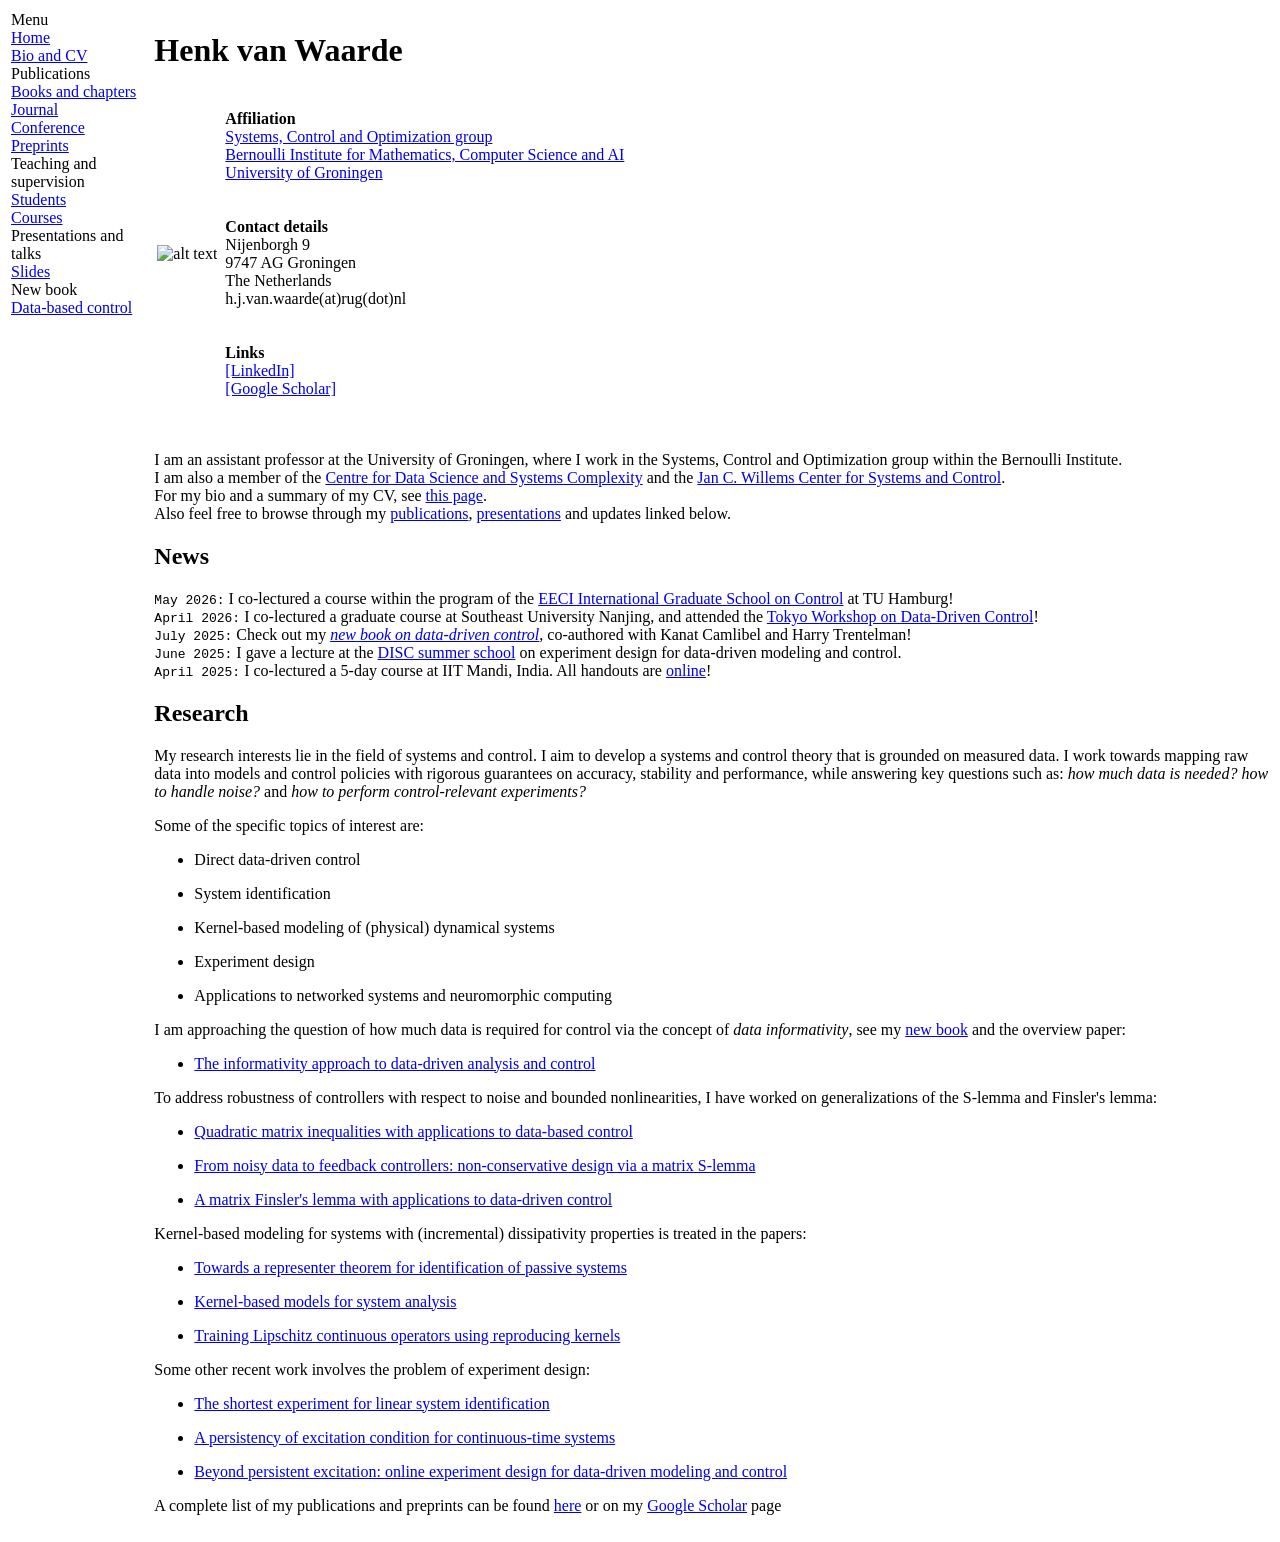
==== index.html @ 5bf6ddc1 "update news/students" ====
<!DOCTYPE html PUBLIC "-//W3C//DTD XHTML 1.1//EN"
  "http://www.w3.org/TR/xhtml11/DTD/xhtml11.dtd">
<html xmlns="http://www.w3.org/1999/xhtml" xml:lang="en">
<head>
<meta name="generator" content="jemdoc, see http://jemdoc.jaboc.net/" />
<meta http-equiv="Content-Type" content="text/html;charset=utf-8" />
<link rel="stylesheet" href="jemdoc.css" type="text/css" />
<title>Henk van Waarde</title>
</head>
<body>
<table summary="Table for page layout." id="tlayout">
<tr valign="top">
<td id="layout-menu">
<div class="menu-category">Menu</div>
<div class="menu-item"><a href="index.html" class="current">Home</a></div>
<div class="menu-item"><a href="bio.html">Bio&nbsp;and&nbsp;CV</a></div>
<div class="menu-category">Publications</div>
<div class="menu-item"><a href="books.html">Books&nbsp;and&nbsp;chapters</a></div>
<div class="menu-item"><a href="journal.html">Journal</a></div>
<div class="menu-item"><a href="conference.html">Conference</a></div>
<div class="menu-item"><a href="preprints.html">Preprints</a></div>
<div class="menu-category">Teaching and supervision</div>
<div class="menu-item"><a href="students.html">Students</a></div>
<div class="menu-item"><a href="courses.html">Courses</a></div>
<div class="menu-category">Presentations and talks</div>
<div class="menu-item"><a href="presentations.html">Slides</a></div>
<div class="menu-category">New book</div>
<div class="menu-item"><a href="dblsct.html">Data-based&nbsp;control</a></div>
</td>
<td id="layout-content">
<div id="toptitle">
<h1>Henk van Waarde</h1>
</div>
<table class="imgtable"><tr><td>
<img src="Henk.jpeg" alt="alt text" width="286px" height="363px" />&nbsp;</td>
<td align="left"><p><b>Affiliation</b> <br />
<a href="https://www.rug.nl/research/bernoulli/groups/sco/">Systems, Control and Optimization group</a> <br /> 
<a href="https://www.rug.nl/research/bernoulli/?lang=en">Bernoulli Institute for Mathematics, Computer Science and AI</a> <br />
<a href="https://www.rug.nl/">University of Groningen</a> <br /><br /><br />
<b>Contact details</b> <br />
Nijenborgh 9 <br />
9747 AG Groningen <br />
The Netherlands <br /> 
h.j.van.waarde(at)rug(dot)nl <br /><br /><br />
<b>Links</b> <br />
<a href="https://tinyurl.com/23jd36th">[LinkedIn]</a> <br />
<a href="https://scholar.google.com/citations?user=4K5iBboAAAAJ&amp;hl=en">[Google Scholar]</a></p>
</td></tr></table>
<p><br />
I am an assistant professor at the University of Groningen, where I work in the Systems, Control and Optimization group within the Bernoulli Institute.
<br />
I am also a member of the <a href="https://www.rug.nl/research/fse/themes/dssc/about-dssc/">Centre for Data Science and Systems Complexity</a> and the
<a href="https://jcwcenter.web.rug.nl/">Jan C. Willems Center for Systems and Control</a>.
<br /> 
For my bio and a summary of my CV, see <a href="bio.html">this page</a>. 
<br /> 
Also feel free to browse through my <a href="journal.html">publications</a>, <a href="presentations.html">presentations</a> and updates linked below. </p>
<h2>News</h2>
<p><tt> May 2026:</tt> I co-lectured a course within the program of the <a href="https://www.eeci-igsc.eu/">EECI International Graduate School on Control</a> at TU Hamburg! <br />
<tt> April 2026:</tt> I co-lectured a graduate course at Southeast University Nanjing, and attended the <a href="https://sites.google.com/rug.nl/tokyo-data-driven-control/">Tokyo Workshop on Data-Driven Control</a>! <br />
<tt> July 2025:</tt> Check out my <a href="./dblsct.html"><i>new book on data-driven control</i></a>, co-authored with Kanat Camlibel and Harry Trentelman! <br />
<tt> June 2025:</tt> I gave a lecture at the <a href="https://sites.google.com/rug.nl/discsummerschool2025/home?pli=1">DISC summer school</a> on experiment design for data-driven modeling and control. <br />
<tt> April 2025:</tt> I co-lectured a 5-day course at IIT Mandi, India. All handouts are <a href="presentations.html">online</a>! <br /></p>
<h2>Research</h2>
<p>My research interests lie in the field of systems and control. I aim to develop a systems and control theory that is grounded on measured data. I work towards mapping raw data into models and control policies with rigorous guarantees on accuracy, stability and performance,
while answering key questions such as: <i>how much data is needed?</i> <i>how to handle noise?</i> and <i>how to perform control-relevant experiments?</i></p>
<p>Some of the specific topics of interest are:</p>
<ul>
<li><p>Direct data-driven control </p>
</li>
<li><p>System identification</p>
</li>
<li><p>Kernel-based modeling of (physical) dynamical systems</p>
</li>
<li><p>Experiment design </p>
</li>
<li><p>Applications to networked systems and neuromorphic computing</p>
</li>
</ul>
<p>I am approaching the question of how much data is required for control via the concept of <i>data informativity</i>, see my <a href="./dblsct.html">new book</a> and the overview paper:</p>
<ul>
<li><p><a href="https://ieeexplore.ieee.org/document/10317631">The informativity approach to data-driven analysis and control</a></p>
</li>
</ul>
<p>To address robustness of controllers with respect to noise and bounded nonlinearities, I have worked on generalizations of the S-lemma and Finsler's lemma: </p>
<ul>
<li><p><a href="https://arxiv.org/abs/2203.12959">Quadratic matrix inequalities with applications to data-based control</a></p>
</li>
<li><p><a href="https://arxiv.org/abs/2006.00870">From noisy data to feedback controllers: non-conservative design via a matrix S-lemma</a></p>
</li>
<li><p><a href="https://arxiv.org/abs/2103.13461">A matrix Finsler's lemma with applications to data-driven control</a></p>
</li>
</ul>
<p>Kernel-based modeling for systems with (incremental) dissipativity properties is treated in the papers: </p>
<ul>
<li><p><a href="https://arxiv.org/abs/2404.08297">Towards a representer theorem for identification of passive systems</a></p>
</li>
<li><p><a href="https://arxiv.org/abs/2110.11735">Kernel-based models for system analysis</a></p>
</li>
<li><p><a href="https://arxiv.org/abs/2112.03344">Training Lipschitz continuous operators using reproducing kernels</a></p>
</li>
</ul>
<p>Some other recent work involves the problem of experiment design:</p>
<ul>
<li><p><a href="https://arxiv.org/abs/2407.12509">The shortest experiment for linear system identification</a></p>
</li>
<li><p><a href="https://ieeexplore.ieee.org/abstract/document/9882335">A persistency of excitation condition for continuous-time systems</a></p>
</li>
<li><p><a href="https://arxiv.org/abs/2102.11193">Beyond persistent excitation: online experiment design for data-driven modeling and control</a></p>
</li>
</ul>
<p>A complete list of my publications and preprints can be found <a href="journal.html">here</a> or on my <a href="https://scholar.google.com/citations?user=4K5iBboAAAAJ&amp;hl=en">Google Scholar</a> page</p>
</td>
</tr>
</table>
</body>
</html>
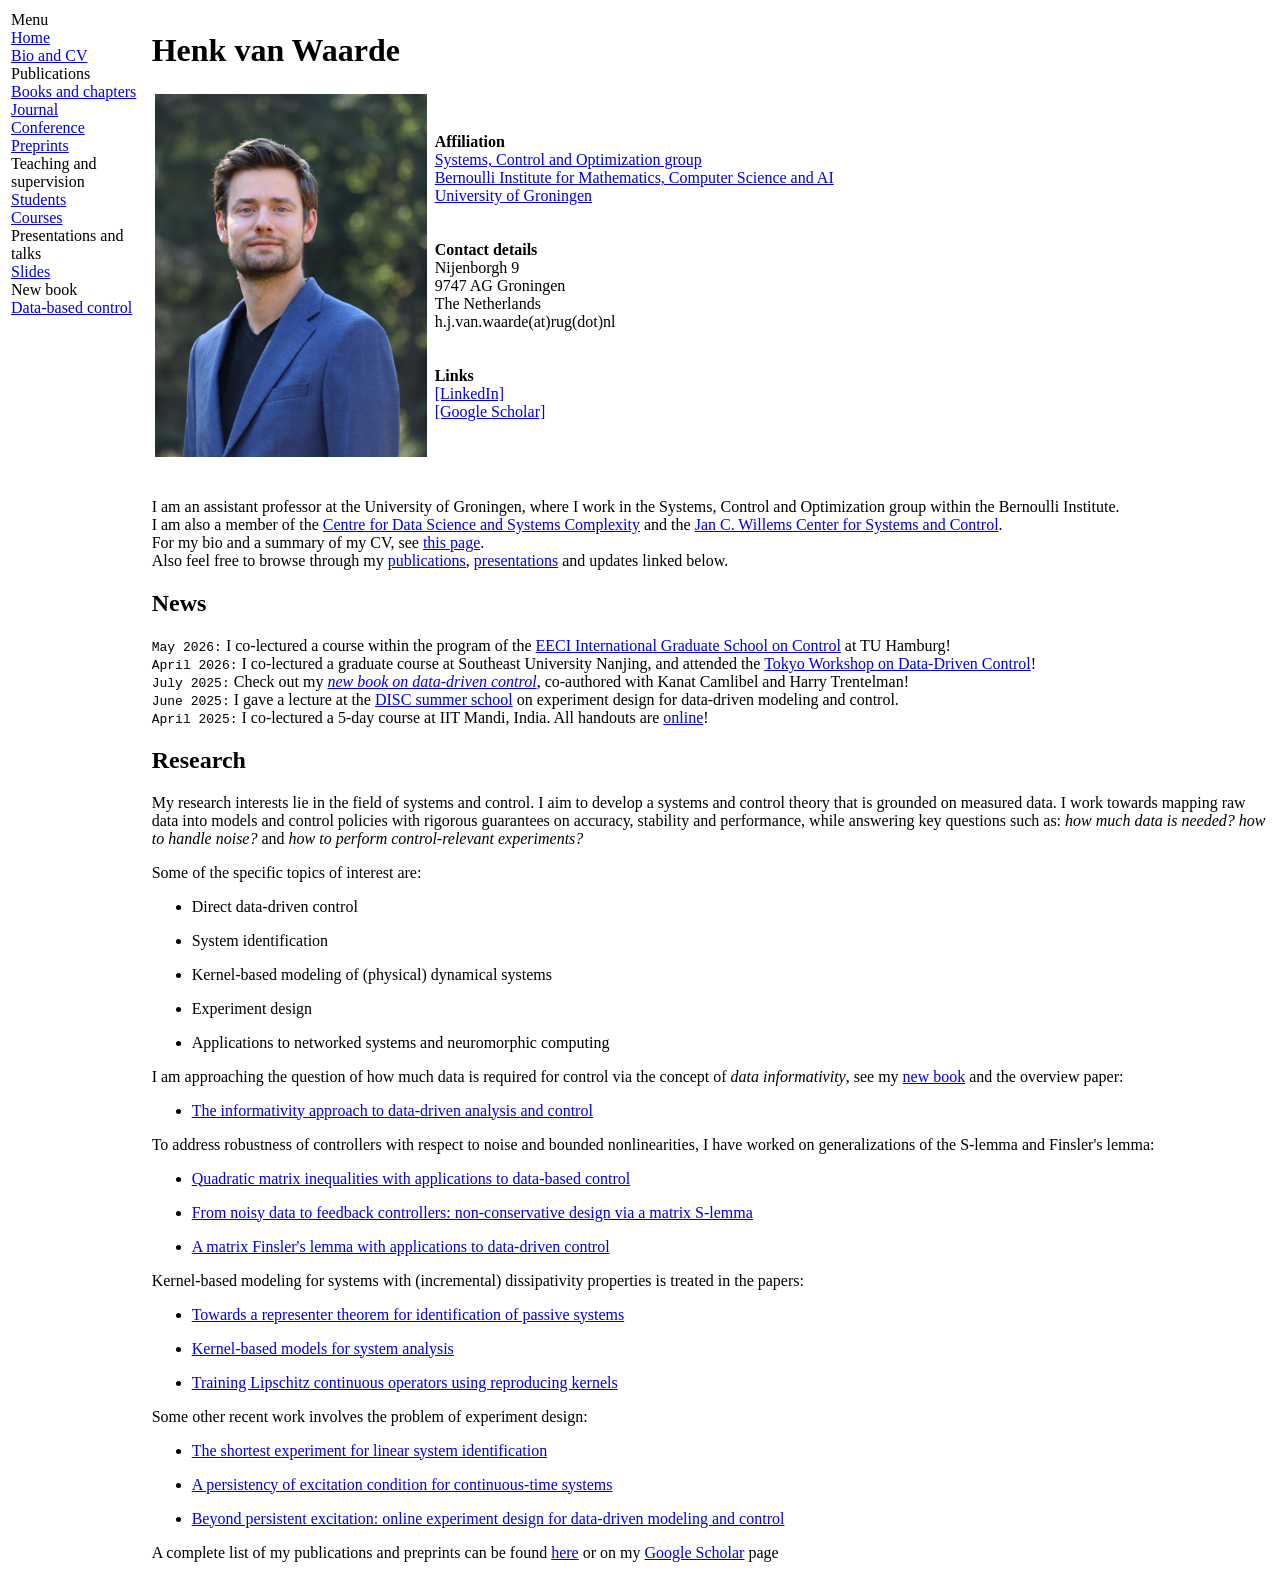
==== commit 37ba1d87: "picture" ====
--- a/index.html
+++ b/index.html
@@ -32,7 +32,7 @@
 <h1>Henk van Waarde</h1>
 </div>
 <table class="imgtable"><tr><td>
-<img src="Henk.jpeg" alt="alt text" width="286px" height="363px" />&nbsp;</td>
+<img src="Henk2.JPG" alt="alt text" width="272px" height="363px" />&nbsp;</td>
 <td align="left"><p><b>Affiliation</b> <br />
 <a href="https://www.rug.nl/research/bernoulli/groups/sco/">Systems, Control and Optimization group</a> <br /> 
 <a href="https://www.rug.nl/research/bernoulli/?lang=en">Bernoulli Institute for Mathematics, Computer Science and AI</a> <br />
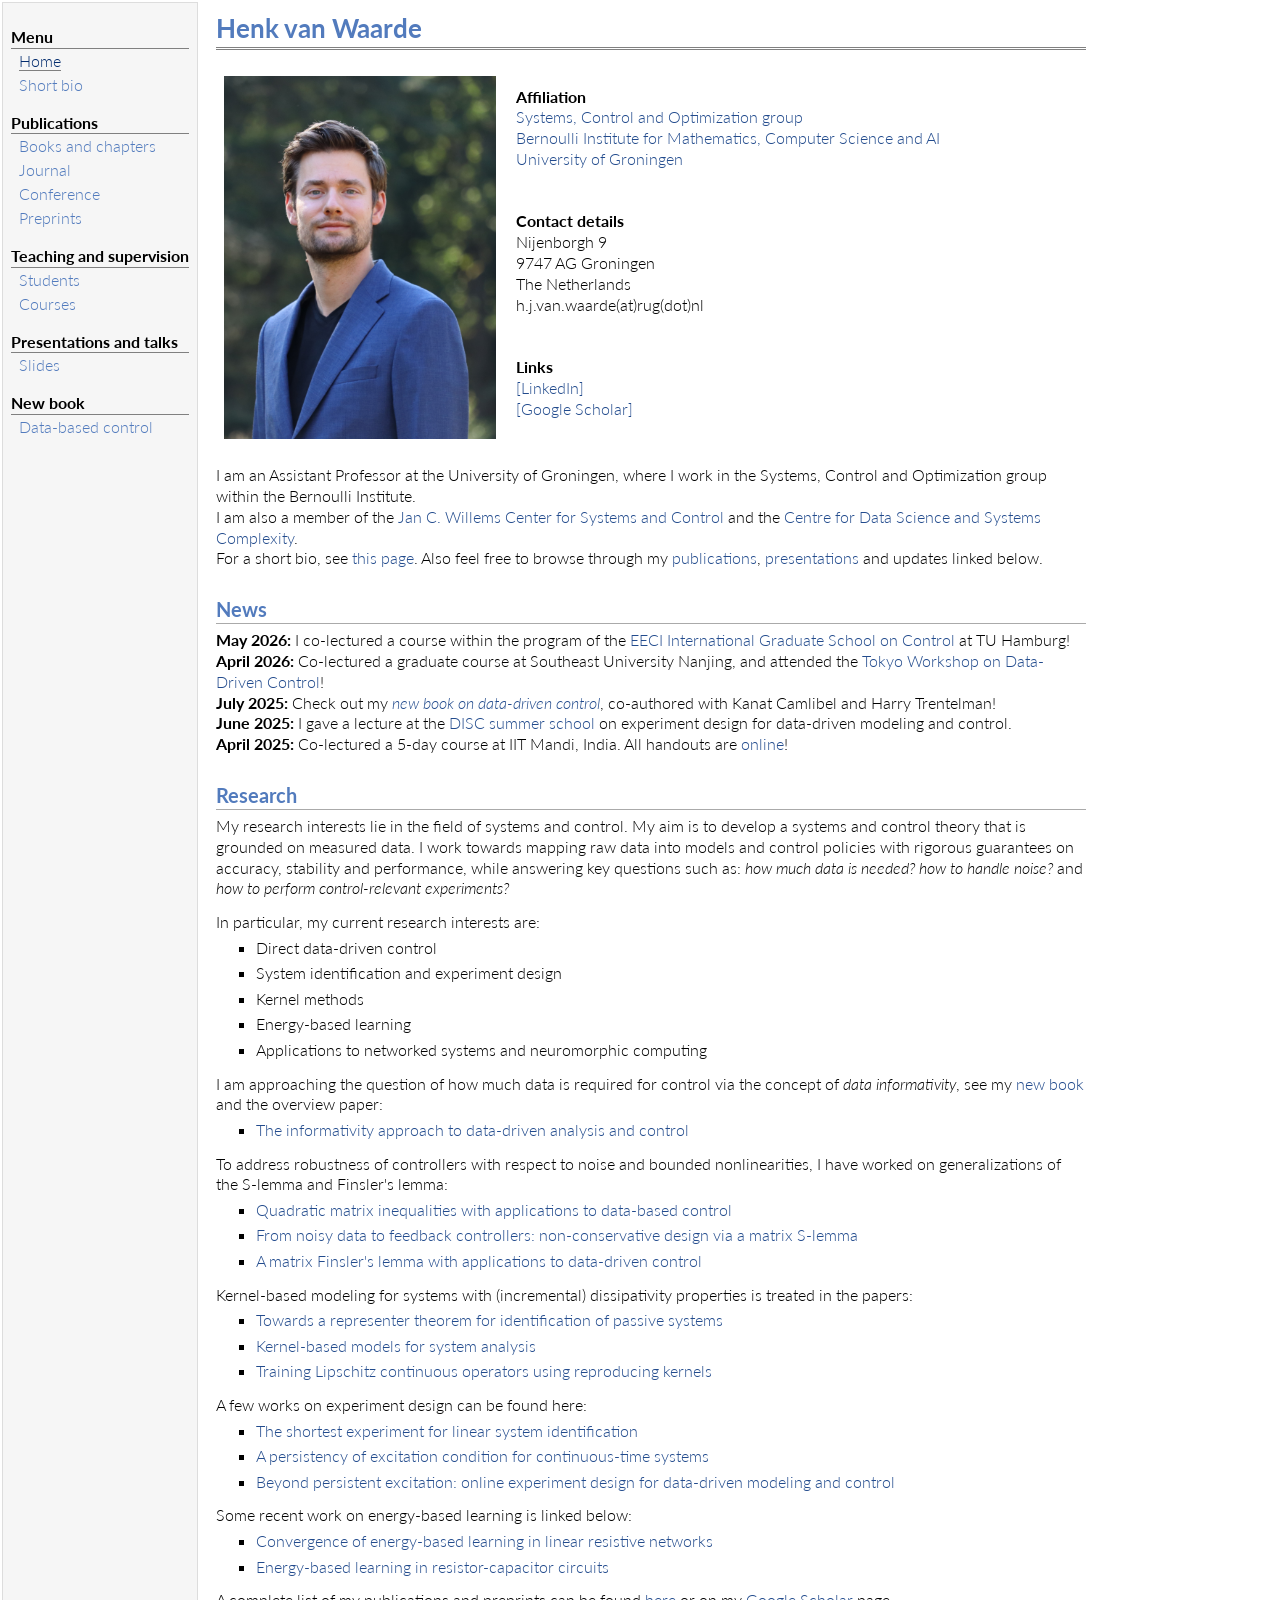
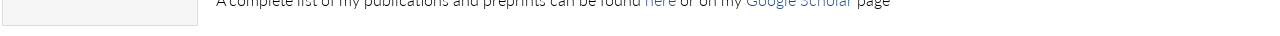
==== commit c0e398c8: "update August 2026" ====
--- a/index.html
+++ b/index.html
@@ -13,7 +13,7 @@
 <td id="layout-menu">
 <div class="menu-category">Menu</div>
 <div class="menu-item"><a href="index.html" class="current">Home</a></div>
-<div class="menu-item"><a href="bio.html">Bio&nbsp;and&nbsp;CV</a></div>
+<div class="menu-item"><a href="bio.html">Short&nbsp;bio</a></div>
 <div class="menu-category">Publications</div>
 <div class="menu-item"><a href="books.html">Books&nbsp;and&nbsp;chapters</a></div>
 <div class="menu-item"><a href="journal.html">Journal</a></div>
@@ -47,32 +47,29 @@
 <a href="https://scholar.google.com/citations?user=4K5iBboAAAAJ&amp;hl=en">[Google Scholar]</a></p>
 </td></tr></table>
 <p><br />
-I am an assistant professor at the University of Groningen, where I work in the Systems, Control and Optimization group within the Bernoulli Institute.
+I am an Assistant Professor at the University of Groningen, where I work in the Systems, Control and Optimization group within the Bernoulli Institute.
 <br />
-I am also a member of the <a href="https://www.rug.nl/research/fse/themes/dssc/about-dssc/">Centre for Data Science and Systems Complexity</a> and the
-<a href="https://jcwcenter.web.rug.nl/">Jan C. Willems Center for Systems and Control</a>.
+I am also a member of the <a href="https://jcwcenter.web.rug.nl/">Jan C. Willems Center for Systems and Control</a> and the <a href="https://www.rug.nl/research/fse/themes/dssc/about-dssc/">Centre for Data Science and Systems Complexity</a>.
 <br /> 
-For my bio and a summary of my CV, see <a href="bio.html">this page</a>. 
-<br /> 
-Also feel free to browse through my <a href="journal.html">publications</a>, <a href="presentations.html">presentations</a> and updates linked below. </p>
+For a short bio, see <a href="bio.html">this page</a>. Also feel free to browse through my <a href="journal.html">publications</a>, <a href="presentations.html">presentations</a> and updates linked below. </p>
 <h2>News</h2>
-<p><tt> May 2026:</tt> I co-lectured a course within the program of the <a href="https://www.eeci-igsc.eu/">EECI International Graduate School on Control</a> at TU Hamburg! <br />
-<tt> April 2026:</tt> I co-lectured a graduate course at Southeast University Nanjing, and attended the <a href="https://sites.google.com/rug.nl/tokyo-data-driven-control/">Tokyo Workshop on Data-Driven Control</a>! <br />
-<tt> July 2025:</tt> Check out my <a href="./dblsct.html"><i>new book on data-driven control</i></a>, co-authored with Kanat Camlibel and Harry Trentelman! <br />
-<tt> June 2025:</tt> I gave a lecture at the <a href="https://sites.google.com/rug.nl/discsummerschool2025/home?pli=1">DISC summer school</a> on experiment design for data-driven modeling and control. <br />
-<tt> April 2025:</tt> I co-lectured a 5-day course at IIT Mandi, India. All handouts are <a href="presentations.html">online</a>! <br /></p>
+<p><b>May 2026:</b> I co-lectured a course within the program of the <a href="https://www.eeci-igsc.eu/">EECI International Graduate School on Control</a> at TU Hamburg! <br />
+<b>April 2026:</b> Co-lectured a graduate course at Southeast University Nanjing, and attended the <a href="https://sites.google.com/rug.nl/tokyo-data-driven-control/">Tokyo Workshop on Data-Driven Control</a>! <br />
+<b>July 2025:</b> Check out my <a href="./dblsct.html"><i>new book on data-driven control</i></a>, co-authored with Kanat Camlibel and Harry Trentelman! <br />
+<b>June 2025:</b> I gave a lecture at the <a href="https://sites.google.com/rug.nl/discsummerschool2025/home?pli=1">DISC summer school</a> on experiment design for data-driven modeling and control. <br />
+<b>April 2025:</b> Co-lectured a 5-day course at IIT Mandi, India. All handouts are <a href="presentations.html">online</a>! <br /></p>
 <h2>Research</h2>
-<p>My research interests lie in the field of systems and control. I aim to develop a systems and control theory that is grounded on measured data. I work towards mapping raw data into models and control policies with rigorous guarantees on accuracy, stability and performance,
+<p>My research interests lie in the field of systems and control. My aim is to develop a systems and control theory that is grounded on measured data. I work towards mapping raw data into models and control policies with rigorous guarantees on accuracy, stability and performance,
 while answering key questions such as: <i>how much data is needed?</i> <i>how to handle noise?</i> and <i>how to perform control-relevant experiments?</i></p>
-<p>Some of the specific topics of interest are:</p>
+<p>In particular, my current research interests are:</p>
 <ul>
 <li><p>Direct data-driven control </p>
 </li>
-<li><p>System identification</p>
+<li><p>System identification and experiment design</p>
 </li>
-<li><p>Kernel-based modeling of (physical) dynamical systems</p>
+<li><p>Kernel methods  </p>
 </li>
-<li><p>Experiment design </p>
+<li><p>Energy-based learning</p>
 </li>
 <li><p>Applications to networked systems and neuromorphic computing</p>
 </li>
@@ -100,7 +97,7 @@
 <li><p><a href="https://arxiv.org/abs/2112.03344">Training Lipschitz continuous operators using reproducing kernels</a></p>
 </li>
 </ul>
-<p>Some other recent work involves the problem of experiment design:</p>
+<p>A few works on experiment design can be found here:</p>
 <ul>
 <li><p><a href="https://arxiv.org/abs/2407.12509">The shortest experiment for linear system identification</a></p>
 </li>
@@ -109,6 +106,13 @@
 <li><p><a href="https://arxiv.org/abs/2102.11193">Beyond persistent excitation: online experiment design for data-driven modeling and control</a></p>
 </li>
 </ul>
+<p>Some recent work on energy-based learning is linked below:</p>
+<ul>
+<li><p><a href="https://ieeexplore.ieee.org/abstract/document/11456345">Convergence of energy-based learning in linear resistive networks</a></p>
+</li>
+<li><p><a href="https://ieeexplore.ieee.org/abstract/document/11625488">Energy-based learning in resistor-capacitor circuits</a></p>
+</li>
+</ul>
 <p>A complete list of my publications and preprints can be found <a href="journal.html">here</a> or on my <a href="https://scholar.google.com/citations?user=4K5iBboAAAAJ&amp;hl=en">Google Scholar</a> page</p>
 </td>
 </tr>
--- a/jemdoc.css
+++ b/jemdoc.css
@@ -0,0 +1,370 @@
+/* Default css file for jemdoc. */
+
+@import url('https://fonts.googleapis.com/css2?family=Lato:wght@300;400;700&display=swap');
+
+table#tlayout {
+    border: none;
+    border-collapse: separate;
+    background: white;
+}
+
+body {
+	background: white;
+	font-family: 'Lato', serif;
+	font-weight: 300;
+	padding-bottom: 8px;
+	margin: 0;
+}
+
+#layout-menu {
+	background: #f6f6f6;
+	border: 1px solid #dddddd;
+	padding-top: 0.5em;
+	padding-left: 8px;
+	padding-right: 8px;
+	font-size: 1.0em;
+	width: auto;
+	white-space: nowrap;
+    text-align: left;
+    vertical-align: top;
+}
+
+#layout-menu td {
+	background: #f4f4f4;
+    vertical-align: top;
+}
+
+#layout-content {
+	padding-top: 0.0em;
+	padding-left: 1.0em;
+	padding-right: 12.0em;
+    border: none;
+    background: white;
+    text-align: left;
+    vertical-align: top;
+}
+
+#layout-menu a {
+	line-height: 1.5em;
+	margin-left: 0.5em;
+}
+
+tt {
+    background: #ffffdd;
+}
+
+pre, tt {
+	font-size: 90%;
+	font-family: monaco, monospace;
+}
+
+a, a > tt {
+	color: #224b8d;
+	text-decoration: none;
+}
+
+a:hover {
+	border-bottom: 1px gray dotted;
+}
+
+#layout-menu a.current:link, #layout-menu a.current:visited {
+	color: #022b6d;
+	border-bottom: 1px gray solid;
+}
+#layout-menu a:link, #layout-menu a:visited, #layout-menu a:hover {
+	color: #527bbd;
+	text-decoration: none;
+}
+#layout-menu a:hover {
+	text-decoration: none;
+}
+
+div.menu-category {
+	border-bottom: 1px solid gray;
+	margin-top: 0.8em;
+	padding-top: 0.2em;
+	padding-bottom: 0.1em;
+	font-weight: bold;
+}
+
+div.menu-item {
+	padding-left: 16px;
+	text-indent: -16px;
+}
+
+div#toptitle {
+	padding-bottom: 0.2em;
+	margin-bottom: 1.5em;
+	border-bottom: 3px double gray;
+}
+
+/* Reduce space if we begin the page with a title. */
+div#toptitle + h2, div#toptitle + h3 {
+	margin-top: -0.7em;
+}
+
+div#subtitle {
+	margin-top: 0.0em;
+	margin-bottom: 0.0em;
+	padding-top: 0em;
+	padding-bottom: 0.1em;
+}
+
+em {
+	font-style: italic;
+}
+
+strong {
+	font-weight: bold;
+}
+
+
+h1, h2, h3 {
+	color: #527bbd;
+	margin-top: 0.7em;
+	margin-bottom: 0.3em;
+	padding-bottom: 0.2em;
+	line-height: 1.0;
+	padding-top: 0.5em;
+	border-bottom: 1px solid #aaaaaa;
+}
+
+h1 {
+	font-size: 165%;
+}
+
+h2 {
+	padding-top: 0.8em;
+	font-size: 125%;
+}
+
+h2 + h3 {
+    padding-top: 0.2em;
+}
+
+h3 {
+	font-size: 110%;
+	border-bottom: none;
+}
+
+p {
+	margin-top: 0.0em;
+	margin-bottom: 0.8em;
+	padding: 0;
+	line-height: 1.3;
+}
+
+pre {
+	padding: 0;
+	margin: 0;
+}
+
+div#footer {
+	font-size: small;
+	border-top: 1px solid #c0c0c0;
+	padding-top: 0.1em;
+	margin-top: 4.0em;
+	color: #c0c0c0;
+}
+
+div#footer a {
+	color: #80a0b0;
+}
+
+div#footer-text {
+	float: left;
+	padding-bottom: 8px;
+}
+
+ul, ol, dl {
+	margin-top: 0.2em;
+	padding-top: 0;
+	margin-bottom: 0.8em;
+}
+
+dt {
+	margin-top: 0.5em;
+	margin-bottom: 0;
+}
+
+dl {
+	margin-left: 20px;
+}
+
+dd {
+	color: #222222;
+}
+
+dd > *:first-child {
+	margin-top: 0;
+}
+
+ul {
+	list-style-position: outside;
+	list-style-type: square;
+}
+
+p + ul, p + ol {
+	margin-top: -0.5em;
+}
+
+li ul, li ol {
+	margin-top: -0.3em;
+}
+
+ol {
+	list-style-position: outside;
+	list-style-type: decimal;
+}
+
+li p, dd p {
+	margin-bottom: 0.3em;
+}
+
+
+ol ol {
+	list-style-type: lower-alpha;
+}
+
+ol ol ol {
+	list-style-type: lower-roman;
+}
+
+p + div.codeblock {
+	margin-top: -0.6em;
+}
+
+div.codeblock, div.infoblock {
+	margin-right: 0%;
+	margin-top: 1.2em;
+	margin-bottom: 1.3em;
+}
+
+div.blocktitle {
+	font-weight: bold;
+	color: #cd7b62;
+	margin-top: 1.2em;
+	margin-bottom: 0.1em;
+}
+
+div.blockcontent {
+	border: 1px solid silver;
+	padding: 0.3em 0.5em;
+}
+
+div.infoblock > div.blockcontent {
+	background: #f6f6f6;
+}
+
+div.blockcontent p + ul, div.blockcontent p + ol {
+	margin-top: 0.4em;
+}
+
+div.infoblock p {
+	margin-bottom: 0em;
+}
+
+div.infoblock li p, div.infoblock dd p {
+	margin-bottom: 0.5em;
+}
+
+div.infoblock p + p {
+	margin-top: 0.8em;
+}
+
+div.codeblock > div.blockcontent {
+	background: #f6f6f6;
+}
+
+span.pycommand {
+	color: #000070;
+}
+
+span.statement {
+	color: #008800;
+}
+span.builtin {
+	color: #000088;
+}
+span.special {
+	color: #990000;
+}
+span.operator {
+	color: #880000;
+}
+span.error {
+	color: #aa0000;
+}
+span.comment, span.comment > *, span.string, span.string > * {
+	color: #606060;
+}
+
+@media print {
+	#layout-menu { display: none; }
+}
+
+#fwtitle {
+	margin: 2px;
+}
+
+#fwtitle #toptitle {
+	padding-left: 0.5em;
+	margin-bottom: 0.5em;
+}
+
+#layout-content h1:first-child, #layout-content h2:first-child, #layout-content h3:first-child {
+	margin-top: -0.7em;
+}
+
+div#toptitle h1, #layout-content div#toptitle h1 {
+	margin-bottom: 0.0em;
+	padding-bottom: 0.1em;
+	padding-top: 0;
+	margin-top: 0.5em;
+	border-bottom: none;
+}
+
+img.eq {
+	padding: 0;
+	padding-left: 0.1em;
+	padding-right: 0.1em;
+	margin: 0;
+}
+
+img.eqwl {
+	padding-left: 2em;
+	padding-top: 0.6em;
+	padding-bottom: 0.2em;
+	margin: 0;
+}
+
+table {
+    border: 2px solid black;
+    border-collapse: collapse;
+}
+
+td {
+    padding: 2px;
+    padding-left: 0.5em;
+    padding-right: 0.5em;
+    text-align: center;
+    border: 1px solid gray;
+}
+
+table + table {
+    margin-top: 1em;
+}
+
+tr.heading {
+    font-weight: bold;
+    border-bottom: 2px solid black;
+}
+
+img {
+    border: none;
+}
+
+table.imgtable, table.imgtable td {
+    border: none;
+    text-align: left;
+}
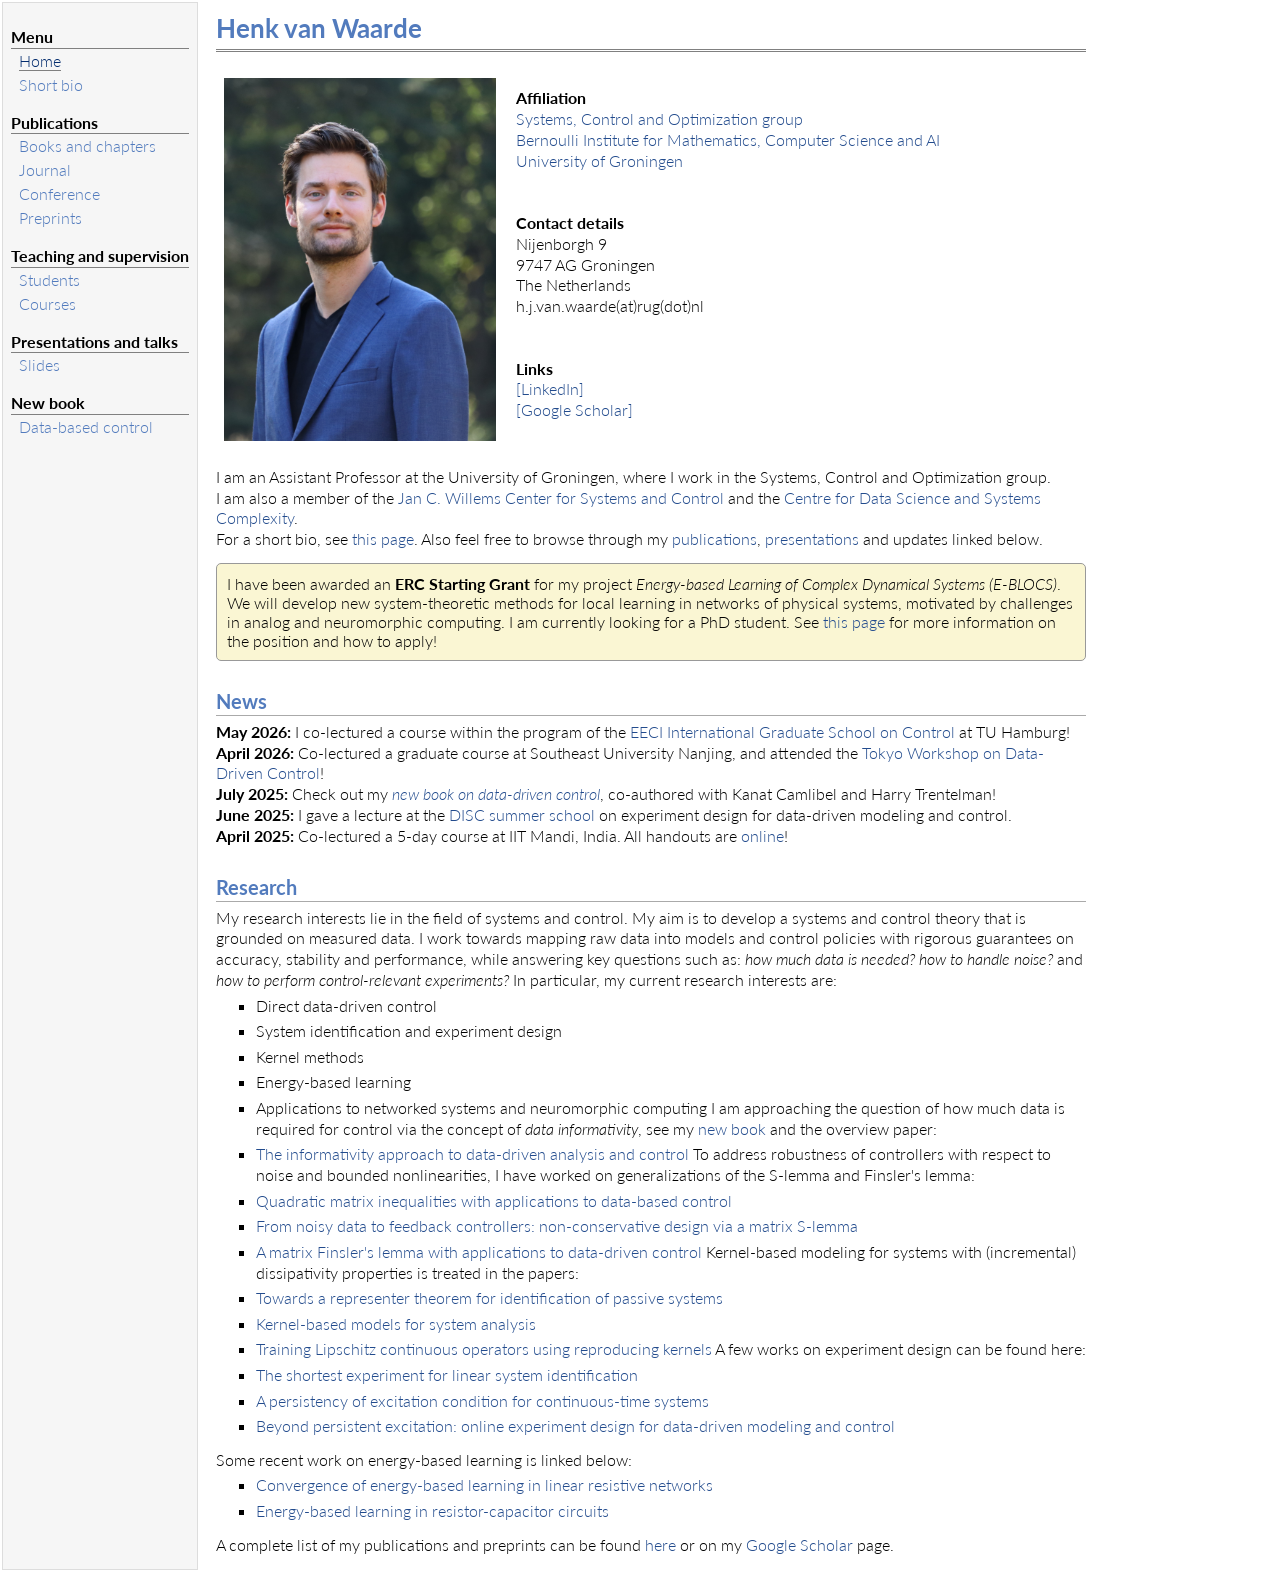
==== commit 87b05c18: "." ====
--- a/index.html
+++ b/index.html
@@ -5,7 +5,8 @@
 <meta name="generator" content="jemdoc, see http://jemdoc.jaboc.net/" />
 <meta http-equiv="Content-Type" content="text/html;charset=utf-8" />
 <link rel="stylesheet" href="jemdoc.css" type="text/css" />
-<title>Henk van Waarde</title>
+<title>Henk van Waarde+</title>
 </head>
 <body>
 <table summary="Table for page layout." id="tlayout">
@@ -29,91 +30,136 @@
 </td>
 <td id="layout-content">
 <div id="toptitle">
-<h1>Henk van Waarde</h1>
+<h1>Henk van Waarde+</h1>
+<div id="subtitle">
+</div>
 </div>
 <table class="imgtable"><tr><td>
 <img src="Henk2.JPG" alt="alt text" width="272px" height="363px" />&nbsp;</td>
-<td align="left"><p><b>Affiliation</b> <br />
-<a href="https://www.rug.nl/research/bernoulli/groups/sco/">Systems, Control and Optimization group</a> <br /> 
-<a href="https://www.rug.nl/research/bernoulli/?lang=en">Bernoulli Institute for Mathematics, Computer Science and AI</a> <br />
-<a href="https://www.rug.nl/">University of Groningen</a> <br /><br /><br />
-<b>Contact details</b> <br />
-Nijenborgh 9 <br />
-9747 AG Groningen <br />
-The Netherlands <br /> 
-h.j.van.waarde(at)rug(dot)nl <br /><br /><br />
-<b>Links</b> <br />
-<a href="https://tinyurl.com/23jd36th">[LinkedIn]</a> <br />
-<a href="https://scholar.google.com/citations?user=4K5iBboAAAAJ&amp;hl=en">[Google Scholar]</a></p>
+<td align="left"><p><b>Affiliation</b> <br />
+<a href="https://www.rug.nl/research/bernoulli/groups/sco/" target=&ldquo;blank&rdquo;>Systems, Control and Optimization group</a> <br /> 
+<a href="https://www.rug.nl/research/bernoulli/?lang=en" target=&ldquo;blank&rdquo;>Bernoulli Institute for Mathematics, Computer Science and AI</a> <br />
+<a href="https://www.rug.nl/" target=&ldquo;blank&rdquo;>University of Groningen</a> <br /><br /><br />
+<b>Contact details</b> <br />
+Nijenborgh 9 <br />
+9747 AG Groningen <br />
+The Netherlands <br /> 
+h.j.van.waarde(at)rug(dot)nl <br /><br /><br />
+<b>Links</b> <br />
+<a href="https://tinyurl.com/23jd36th" target=&ldquo;blank&rdquo;>[LinkedIn]</a> <br />
+<a href="https://scholar.google.com/citations?user=4K5iBboAAAAJ&amp;hl=en" target=&ldquo;blank&rdquo;>[Google Scholar]</a>
+</p>
 </td></tr></table>
-<p><br />
-I am an Assistant Professor at the University of Groningen, where I work in the Systems, Control and Optimization group within the Bernoulli Institute.
-<br />
-I am also a member of the <a href="https://jcwcenter.web.rug.nl/">Jan C. Willems Center for Systems and Control</a> and the <a href="https://www.rug.nl/research/fse/themes/dssc/about-dssc/">Centre for Data Science and Systems Complexity</a>.
-<br /> 
-For a short bio, see <a href="bio.html">this page</a>. Also feel free to browse through my <a href="journal.html">publications</a>, <a href="presentations.html">presentations</a> and updates linked below. </p>
-<h2>News</h2>
-<p><b>May 2026:</b> I co-lectured a course within the program of the <a href="https://www.eeci-igsc.eu/">EECI International Graduate School on Control</a> at TU Hamburg! <br />
-<b>April 2026:</b> Co-lectured a graduate course at Southeast University Nanjing, and attended the <a href="https://sites.google.com/rug.nl/tokyo-data-driven-control/">Tokyo Workshop on Data-Driven Control</a>! <br />
-<b>July 2025:</b> Check out my <a href="./dblsct.html"><i>new book on data-driven control</i></a>, co-authored with Kanat Camlibel and Harry Trentelman! <br />
-<b>June 2025:</b> I gave a lecture at the <a href="https://sites.google.com/rug.nl/discsummerschool2025/home?pli=1">DISC summer school</a> on experiment design for data-driven modeling and control. <br />
-<b>April 2025:</b> Co-lectured a 5-day course at IIT Mandi, India. All handouts are <a href="presentations.html">online</a>! <br /></p>
-<h2>Research</h2>
-<p>My research interests lie in the field of systems and control. My aim is to develop a systems and control theory that is grounded on measured data. I work towards mapping raw data into models and control policies with rigorous guarantees on accuracy, stability and performance,
-while answering key questions such as: <i>how much data is needed?</i> <i>how to handle noise?</i> and <i>how to perform control-relevant experiments?</i></p>
-<p>In particular, my current research interests are:</p>
+<p><br />
+I am an Assistant Professor at the University of Groningen, where I work in the Systems, Control and Optimization group.
+<br />
+I am also a member of the <a href="https://jcwcenter.web.rug.nl/" target=&ldquo;blank&rdquo;>Jan C. Willems Center for Systems and Control</a> and the <a href="https://www.rug.nl/research/fse/themes/dssc/about-dssc/" target=&ldquo;blank&rdquo;>Centre for Data Science and Systems Complexity</a>.
+<br /> 
+For a short bio, see <a href="bio.html" target=&ldquo;blank&rdquo;>this page</a>. Also feel free to browse through my <a href="journal.html" target=&ldquo;blank&rdquo;>publications</a>, <a href="presentations.html" target=&ldquo;blank&rdquo;>presentations</a> and updates linked below.
+</p>
+<div style="background: #faf6d3; padding: 10px; border-radius: 5px; text-indent: 0; margin-left: 0; border: 1px solid #999;">
+I have been awarded an <b>ERC Starting Grant</b> for my project <i>Energy-based Learning of Complex Dynamical Systems (E-BLOCS)</i>. We will develop new system-theoretic methods for local learning in networks of physical systems, motivated by challenges in analog and neuromorphic computing. I am currently looking for a PhD student. See <a href="https://werkenbij.rug.nl/vacature/phd-position-in-systems-and-control-theory-for-energy-based-learning-2430/?lang=en">this page</a> for more information on the position and how to apply!
+</div>
+<p>
+</p>
+<h2>News+</h2>
+<p><b>May 2026:</b> I co-lectured a course within the program of the <a href="https://www.eeci-igsc.eu/" target=&ldquo;blank&rdquo;>EECI International Graduate School on Control</a> at TU Hamburg! <br />
+<b>April 2026:</b> Co-lectured a graduate course at Southeast University Nanjing, and attended the <a href="https://sites.google.com/rug.nl/tokyo-data-driven-control/" target=&ldquo;blank&rdquo;>Tokyo Workshop on Data-Driven Control</a>! <br />
+<b>July 2025:</b> Check out my <a href="./dblsct.html" target=&ldquo;blank&rdquo;><i>new book on data-driven control</i></a>, co-authored with Kanat Camlibel and Harry Trentelman! <br />
+<b>June 2025:</b> I gave a lecture at the <a href="https://sites.google.com/rug.nl/discsummerschool2025/home?pli=1" target=&ldquo;blank&rdquo;>DISC summer school</a> on experiment design for data-driven modeling and control. <br />
+<b>April 2025:</b> Co-lectured a 5-day course at IIT Mandi, India. All handouts are <a href="presentations.html" target=&ldquo;blank&rdquo;>online</a>! <br />
+
+
+
+
+
+
+
+
+
+
+
+
+
+
+
+</p>
+<h2>Research+</h2>
+<p>My research interests lie in the field of systems and control. My aim is to develop a systems and control theory that is grounded on measured data. I work towards mapping raw data into models and control policies with rigorous guarantees on accuracy, stability and performance,
+while answering key questions such as: <i>how much data is needed?</i> <i>how to handle noise?</i> and <i>how to perform control-relevant experiments?</i>
+
+In particular, my current research interests are:
+</p>
 <ul>
-<li><p>Direct data-driven control </p>
+<li><p>Direct data-driven control 
+</p>
 </li>
-<li><p>System identification and experiment design</p>
+<li><p>System identification and experiment design
+</p>
 </li>
-<li><p>Kernel methods  </p>
+<li><p>Kernel methods  
+</p>
 </li>
-<li><p>Energy-based learning</p>
+<li><p>Energy-based learning
+</p>
 </li>
-<li><p>Applications to networked systems and neuromorphic computing</p>
+<li><p>Applications to networked systems and neuromorphic computing
+
+I am approaching the question of how much data is required for control via the concept of <i>data informativity</i>, see my <a href="./dblsct.html" target=&ldquo;blank&rdquo;>new book</a> and the overview paper:
+</p>
+</li>
+<li><p><a href="https://ieeexplore.ieee.org/document/10317631" target=&ldquo;blank&rdquo;>The informativity approach to data-driven analysis and control</a>
+
+To address robustness of controllers with respect to noise and bounded nonlinearities, I have worked on generalizations of the S-lemma and Finsler's lemma: 
+</p>
+</li>
+<li><p><a href="https://arxiv.org/abs/2203.12959" target=&ldquo;blank&rdquo;>Quadratic matrix inequalities with applications to data-based control</a>
+</p>
+</li>
+<li><p><a href="https://arxiv.org/abs/2006.00870" target=&ldquo;blank&rdquo;>From noisy data to feedback controllers: non-conservative design via a matrix S-lemma</a>
+</p>
+</li>
+<li><p><a href="https://arxiv.org/abs/2103.13461" target=&ldquo;blank&rdquo;>A matrix Finsler's lemma with applications to data-driven control</a>
+
+Kernel-based modeling for systems with (incremental) dissipativity properties is treated in the papers: 
+</p>
+</li>
+<li><p><a href="https://arxiv.org/abs/2404.08297" target=&ldquo;blank&rdquo;>Towards a representer theorem for identification of passive systems</a>
+</p>
+</li>
+<li><p><a href="https://arxiv.org/abs/2110.11735" target=&ldquo;blank&rdquo;>Kernel-based models for system analysis</a>
+</p>
+</li>
+<li><p><a href="https://arxiv.org/abs/2112.03344" target=&ldquo;blank&rdquo;>Training Lipschitz continuous operators using reproducing kernels</a>
+
+A few works on experiment design can be found here:
+</p>
+</li>
+<li><p><a href="https://arxiv.org/abs/2407.12509" target=&ldquo;blank&rdquo;>The shortest experiment for linear system identification</a>
+</p>
+</li>
+<li><p><a href="https://ieeexplore.ieee.org/abstract/document/9882335" target=&ldquo;blank&rdquo;>A persistency of excitation condition for continuous-time systems</a>
+</p>
+</li>
+<li><p><a href="https://arxiv.org/abs/2102.11193" target=&ldquo;blank&rdquo;>Beyond persistent excitation: online experiment design for data-driven modeling and control</a>
+</p>
 </li>
 </ul>
-<p>I am approaching the question of how much data is required for control via the concept of <i>data informativity</i>, see my <a href="./dblsct.html">new book</a> and the overview paper:</p>
+<p>Some recent work on energy-based learning is linked below:
+</p>
 <ul>
-<li><p><a href="https://ieeexplore.ieee.org/document/10317631">The informativity approach to data-driven analysis and control</a></p>
+<li><p><a href="https://ieeexplore.ieee.org/abstract/document/11456345" target=&ldquo;blank&rdquo;>Convergence of energy-based learning in linear resistive networks</a>
+</p>
+</li>
+<li><p><a href="https://ieeexplore.ieee.org/abstract/document/11625488" target=&ldquo;blank&rdquo;>Energy-based learning in resistor-capacitor circuits</a>
+</p>
 </li>
 </ul>
-<p>To address robustness of controllers with respect to noise and bounded nonlinearities, I have worked on generalizations of the S-lemma and Finsler's lemma: </p>
-<ul>
-<li><p><a href="https://arxiv.org/abs/2203.12959">Quadratic matrix inequalities with applications to data-based control</a></p>
-</li>
-<li><p><a href="https://arxiv.org/abs/2006.00870">From noisy data to feedback controllers: non-conservative design via a matrix S-lemma</a></p>
-</li>
-<li><p><a href="https://arxiv.org/abs/2103.13461">A matrix Finsler's lemma with applications to data-driven control</a></p>
-</li>
-</ul>
-<p>Kernel-based modeling for systems with (incremental) dissipativity properties is treated in the papers: </p>
-<ul>
-<li><p><a href="https://arxiv.org/abs/2404.08297">Towards a representer theorem for identification of passive systems</a></p>
-</li>
-<li><p><a href="https://arxiv.org/abs/2110.11735">Kernel-based models for system analysis</a></p>
-</li>
-<li><p><a href="https://arxiv.org/abs/2112.03344">Training Lipschitz continuous operators using reproducing kernels</a></p>
-</li>
-</ul>
-<p>A few works on experiment design can be found here:</p>
-<ul>
-<li><p><a href="https://arxiv.org/abs/2407.12509">The shortest experiment for linear system identification</a></p>
-</li>
-<li><p><a href="https://ieeexplore.ieee.org/abstract/document/9882335">A persistency of excitation condition for continuous-time systems</a></p>
-</li>
-<li><p><a href="https://arxiv.org/abs/2102.11193">Beyond persistent excitation: online experiment design for data-driven modeling and control</a></p>
-</li>
-</ul>
-<p>Some recent work on energy-based learning is linked below:</p>
-<ul>
-<li><p><a href="https://ieeexplore.ieee.org/abstract/document/11456345">Convergence of energy-based learning in linear resistive networks</a></p>
-</li>
-<li><p><a href="https://ieeexplore.ieee.org/abstract/document/11625488">Energy-based learning in resistor-capacitor circuits</a></p>
-</li>
-</ul>
-<p>A complete list of my publications and preprints can be found <a href="journal.html">here</a> or on my <a href="https://scholar.google.com/citations?user=4K5iBboAAAAJ&amp;hl=en">Google Scholar</a> page</p>
+<p>
+A complete list of my publications and preprints can be found <a href="journal.html" target=&ldquo;blank&rdquo;>here</a> or on my <a href="https://scholar.google.com/citations?user=4K5iBboAAAAJ&amp;hl=en" target=&ldquo;blank&rdquo;>Google Scholar</a> page.</p>
 </td>
 </tr>
 </table>
--- a/jemdoc.css
+++ b/jemdoc.css
@@ -10,7 +10,7 @@
 
 body {
 	background: white;
-	font-family: 'Lato', serif;
+	font-family: "Lato", serif;
 	font-weight: 300;
 	padding-bottom: 8px;
 	margin: 0;
@@ -367,4 +367,5 @@
 table.imgtable, table.imgtable td {
     border: none;
     text-align: left;
-}+}
+
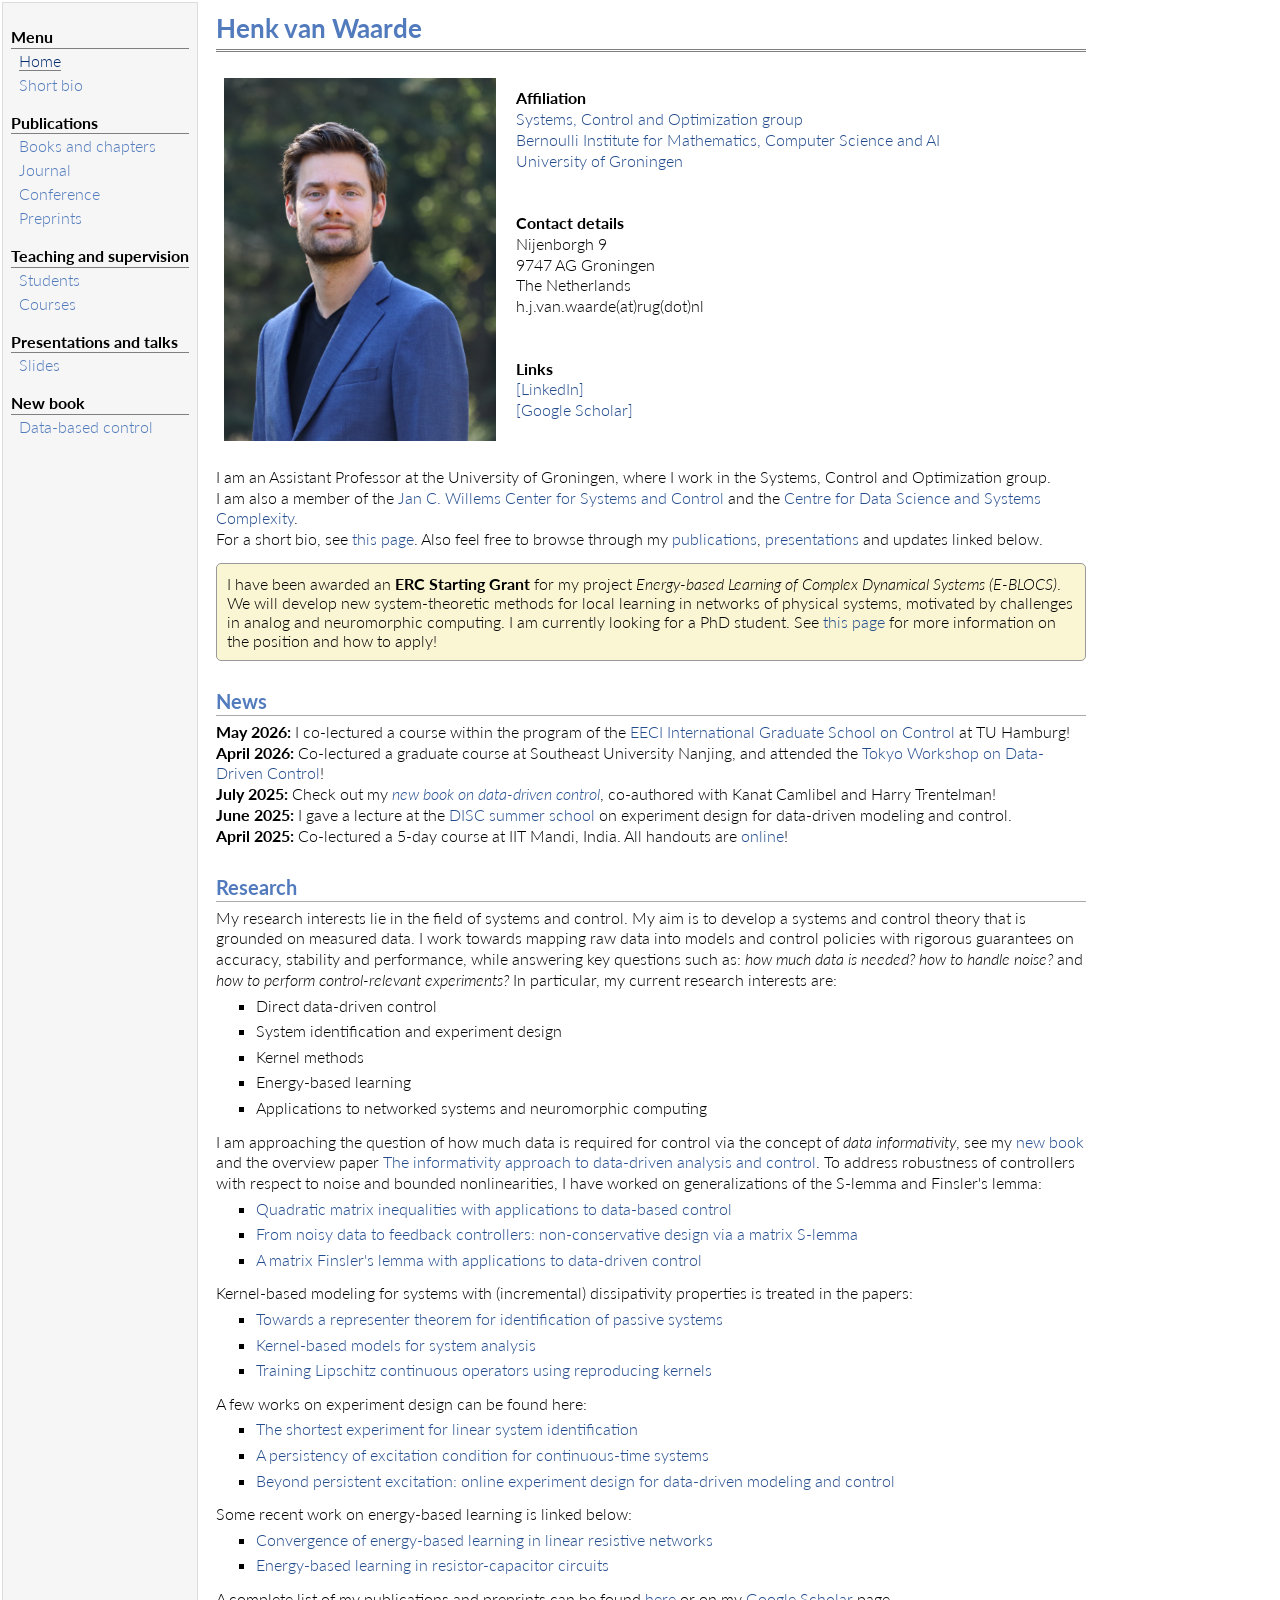
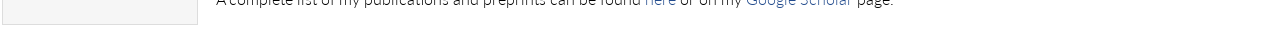
==== commit 5f0cde07: "." ====
--- a/index.html
+++ b/index.html
@@ -89,7 +89,7 @@
 <h2>Research </h2>
 <p>My research interests lie in the field of systems and control. My aim is to develop a systems and control theory that is grounded on measured data. I work towards mapping raw data into models and control policies with rigorous guarantees on accuracy, stability and performance,
-while answering key questions such as: <i>how much data is needed?</i> <i>how to handle noise?</i> and <i>how to perform control-relevant experiments?</i>
+while answering key questions such as: <i>how much data is needed?</i> <i>how to handle noise?</i> and <i>how to perform control-relevant experiments?</i> 
 
 In particular, my current research interests are:
 </p>
@@ -106,38 +106,39 @@
 <li><p>Energy-based learning
 </p>
 </li>
-<li><p>Applications to networked systems and neuromorphic computing
-
-I am approaching the question of how much data is required for control via the concept of <i>data informativity</i>, see my <a href="./dblsct.html" target=&ldquo;blank&rdquo;>new book</a> and the overview paper:
+<li><p>Applications to networked systems and neuromorphic computing 
 </p>
 </li>
-<li><p><a href="https://ieeexplore.ieee.org/document/10317631" target=&ldquo;blank&rdquo;>The informativity approach to data-driven analysis and control</a>
-
-To address robustness of controllers with respect to noise and bounded nonlinearities, I have worked on generalizations of the S-lemma and Finsler's lemma: 
+</ul>
+<p>I am approaching the question of how much data is required for control via the concept of <i>data informativity</i>, see my <a href="./dblsct.html" target=&ldquo;blank&rdquo;>new book</a> and the overview paper <a href="https://ieeexplore.ieee.org/document/10317631" target=&ldquo;blank&rdquo;>The informativity approach to data-driven analysis and control</a>. To address robustness of controllers with respect to noise and bounded nonlinearities, I have worked on generalizations of the S-lemma and Finsler's lemma: 
 </p>
-</li>
+<ul>
 <li><p><a href="https://arxiv.org/abs/2203.12959" target=&ldquo;blank&rdquo;>Quadratic matrix inequalities with applications to data-based control</a>
 </p>
 </li>
 <li><p><a href="https://arxiv.org/abs/2006.00870" target=&ldquo;blank&rdquo;>From noisy data to feedback controllers: non-conservative design via a matrix S-lemma</a>
 </p>
 </li>
-<li><p><a href="https://arxiv.org/abs/2103.13461" target=&ldquo;blank&rdquo;>A matrix Finsler's lemma with applications to data-driven control</a>
-
-Kernel-based modeling for systems with (incremental) dissipativity properties is treated in the papers: 
+<li><p><a href="https://arxiv.org/abs/2103.13461" target=&ldquo;blank&rdquo;>A matrix Finsler's lemma with applications to data-driven control</a>
 </p>
 </li>
+</ul>
+<p>Kernel-based modeling for systems with (incremental) dissipativity properties is treated in the papers: 
+</p>
+<ul>
 <li><p><a href="https://arxiv.org/abs/2404.08297" target=&ldquo;blank&rdquo;>Towards a representer theorem for identification of passive systems</a>
 </p>
 </li>
 <li><p><a href="https://arxiv.org/abs/2110.11735" target=&ldquo;blank&rdquo;>Kernel-based models for system analysis</a>
 </p>
 </li>
-<li><p><a href="https://arxiv.org/abs/2112.03344" target=&ldquo;blank&rdquo;>Training Lipschitz continuous operators using reproducing kernels</a>
-
-A few works on experiment design can be found here:
+<li><p><a href="https://arxiv.org/abs/2112.03344" target=&ldquo;blank&rdquo;>Training Lipschitz continuous operators using reproducing kernels</a>
 </p>
 </li>
+</ul>
+<p>A few works on experiment design can be found here:
+</p>
+<ul>
 <li><p><a href="https://arxiv.org/abs/2407.12509" target=&ldquo;blank&rdquo;>The shortest experiment for linear system identification</a>
 </p>
 </li>
@@ -154,12 +155,11 @@
 <li><p><a href="https://ieeexplore.ieee.org/abstract/document/11456345" target=&ldquo;blank&rdquo;>Convergence of energy-based learning in linear resistive networks</a>
 </p>
 </li>
-<li><p><a href="https://ieeexplore.ieee.org/abstract/document/11625488" target=&ldquo;blank&rdquo;>Energy-based learning in resistor-capacitor circuits</a>
+<li><p><a href="https://ieeexplore.ieee.org/abstract/document/11625488" target=&ldquo;blank&rdquo;>Energy-based learning in resistor-capacitor circuits</a>
 </p>
 </li>
 </ul>
-<p>
-A complete list of my publications and preprints can be found <a href="journal.html" target=&ldquo;blank&rdquo;>here</a> or on my <a href="https://scholar.google.com/citations?user=4K5iBboAAAAJ&amp;hl=en" target=&ldquo;blank&rdquo;>Google Scholar</a> page.</p>
+<p>A complete list of my publications and preprints can be found <a href="journal.html" target=&ldquo;blank&rdquo;>here</a> or on my <a href="https://scholar.google.com/citations?user=4K5iBboAAAAJ&amp;hl=en" target=&ldquo;blank&rdquo;>Google Scholar</a> page.</p>
 </td>
 </tr>
 </table>
